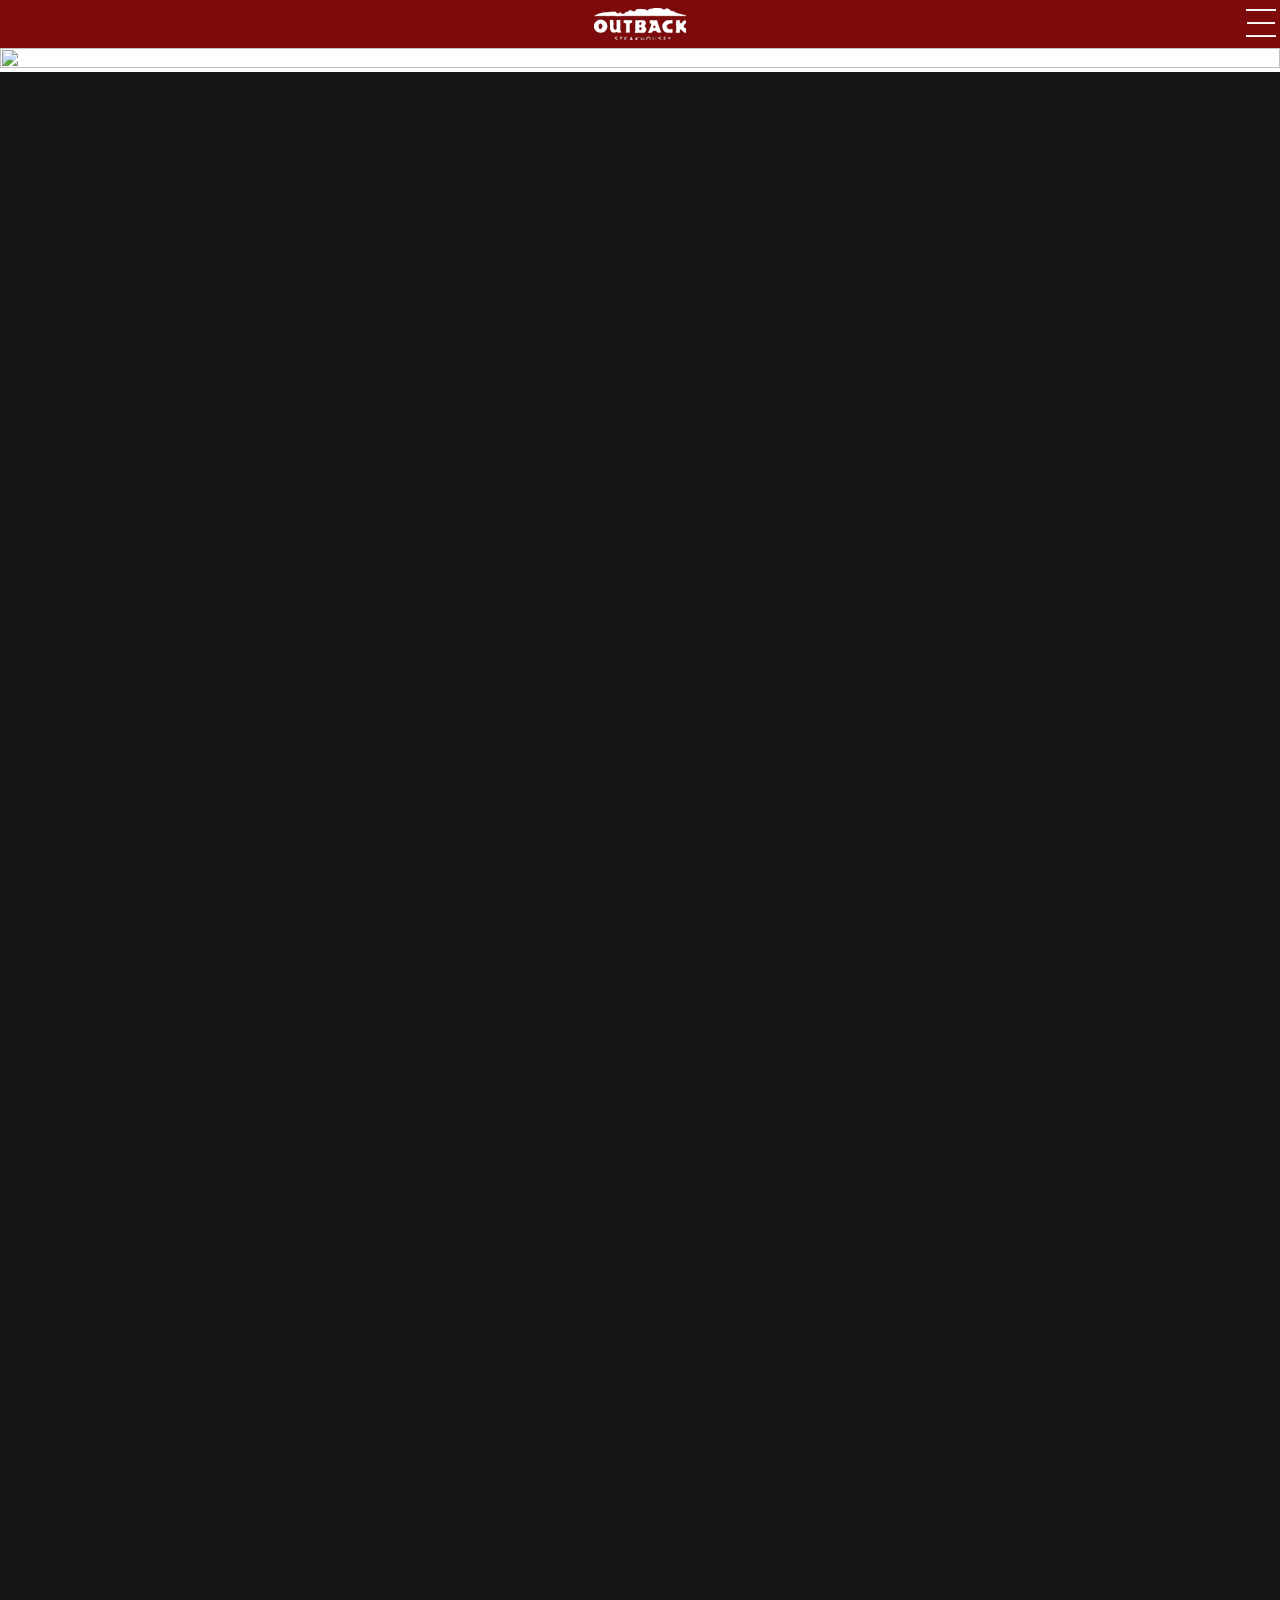
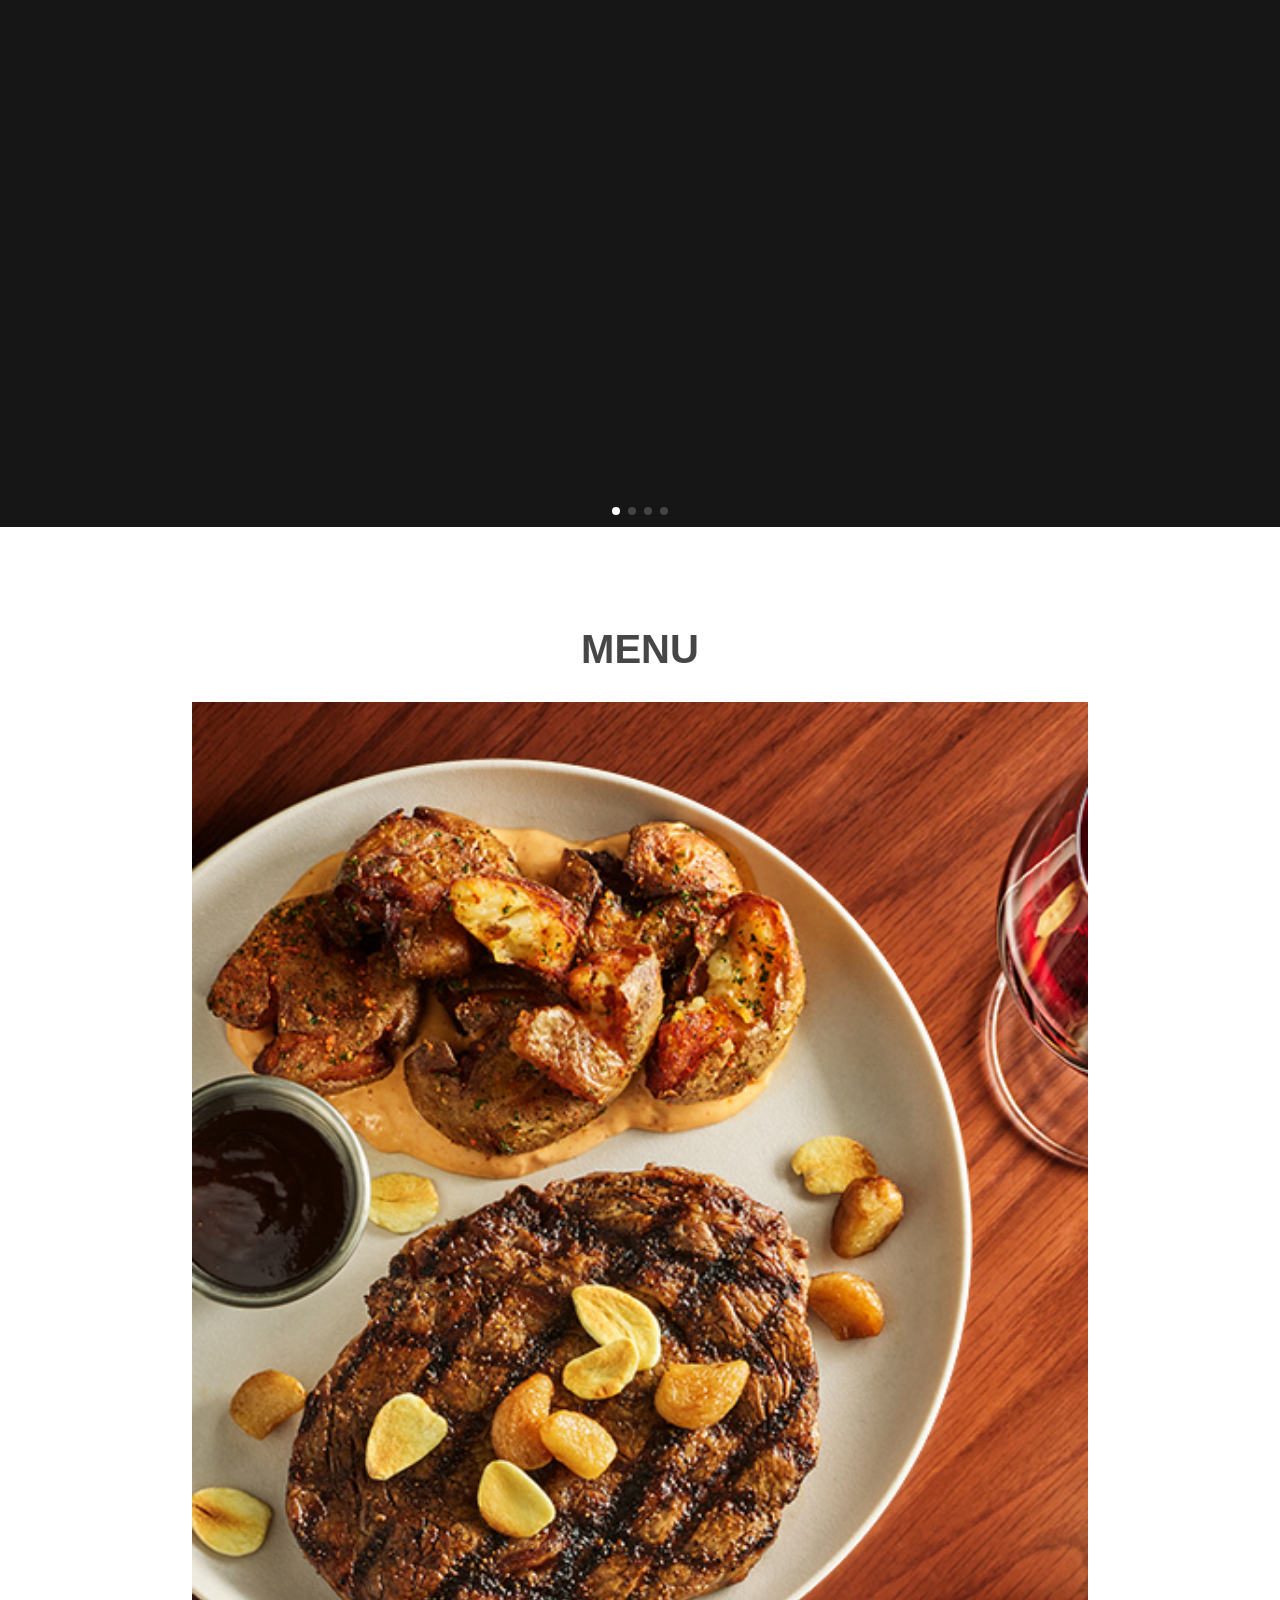
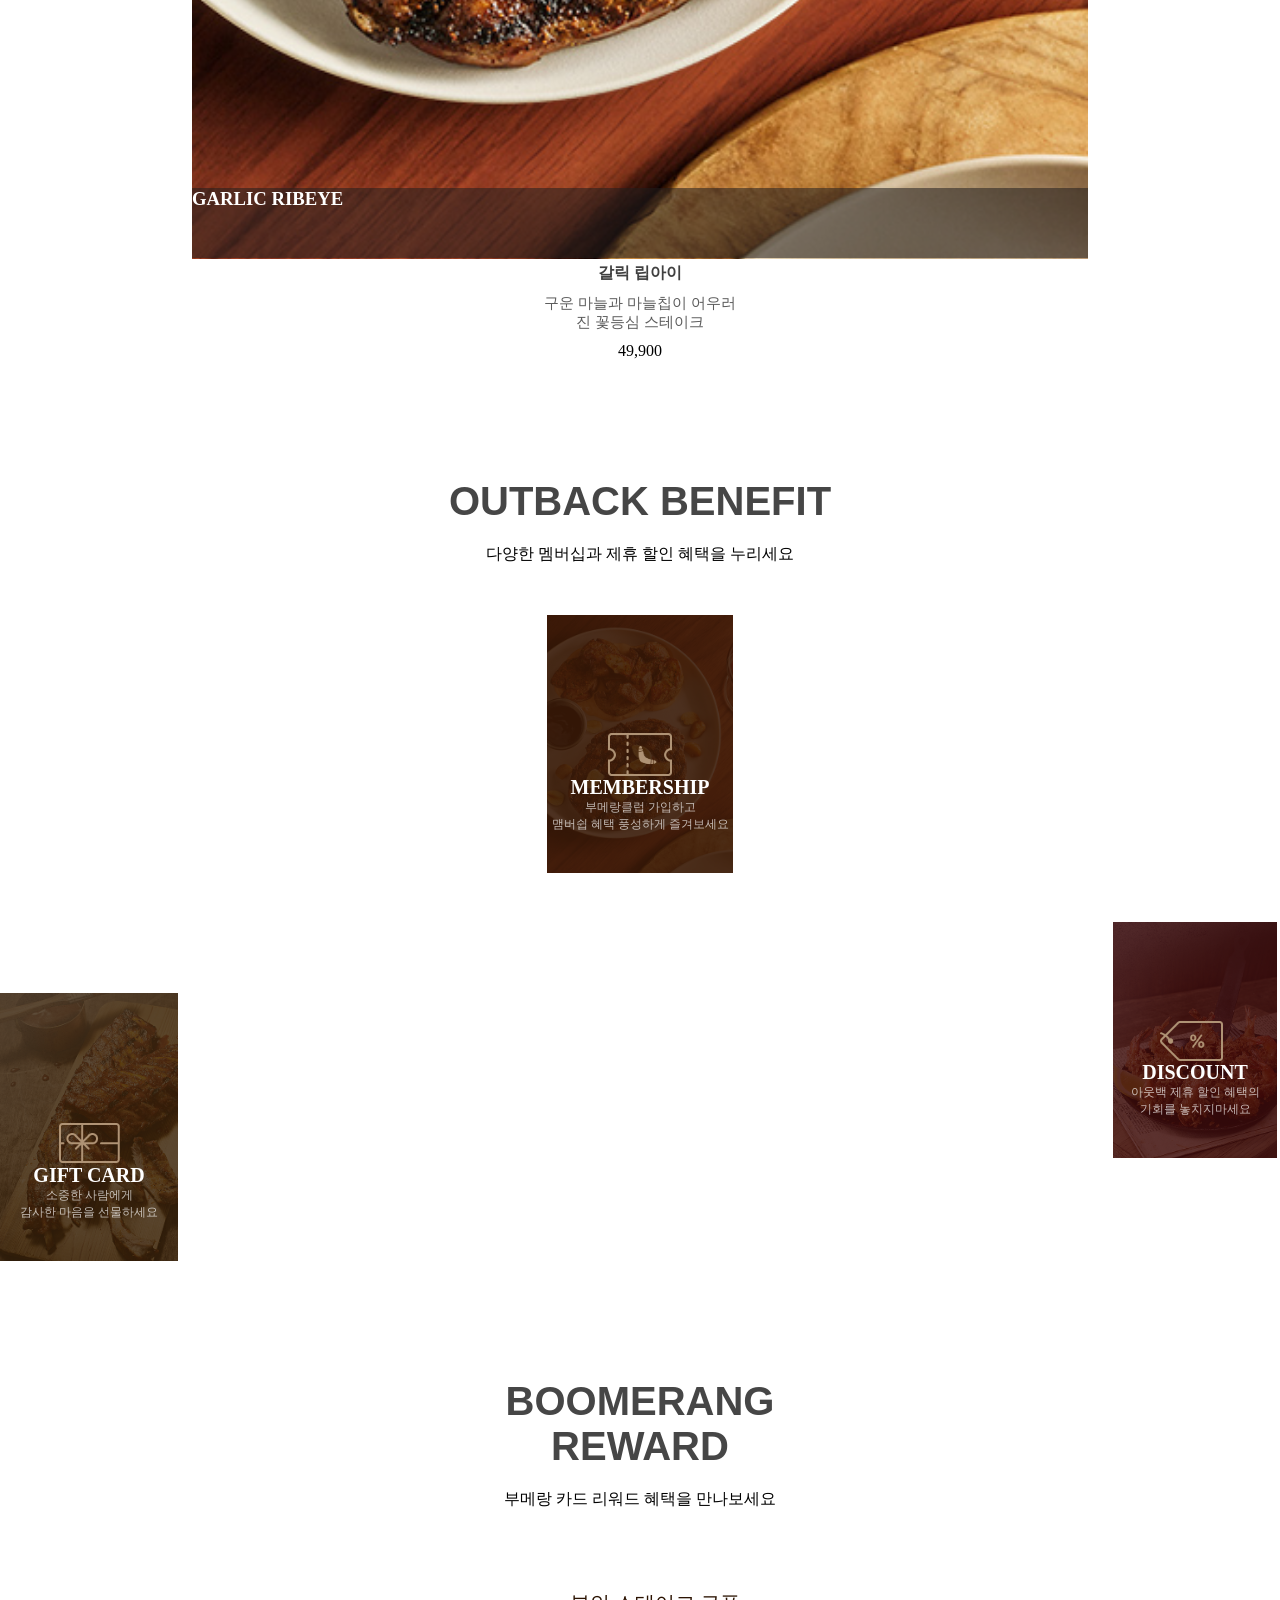
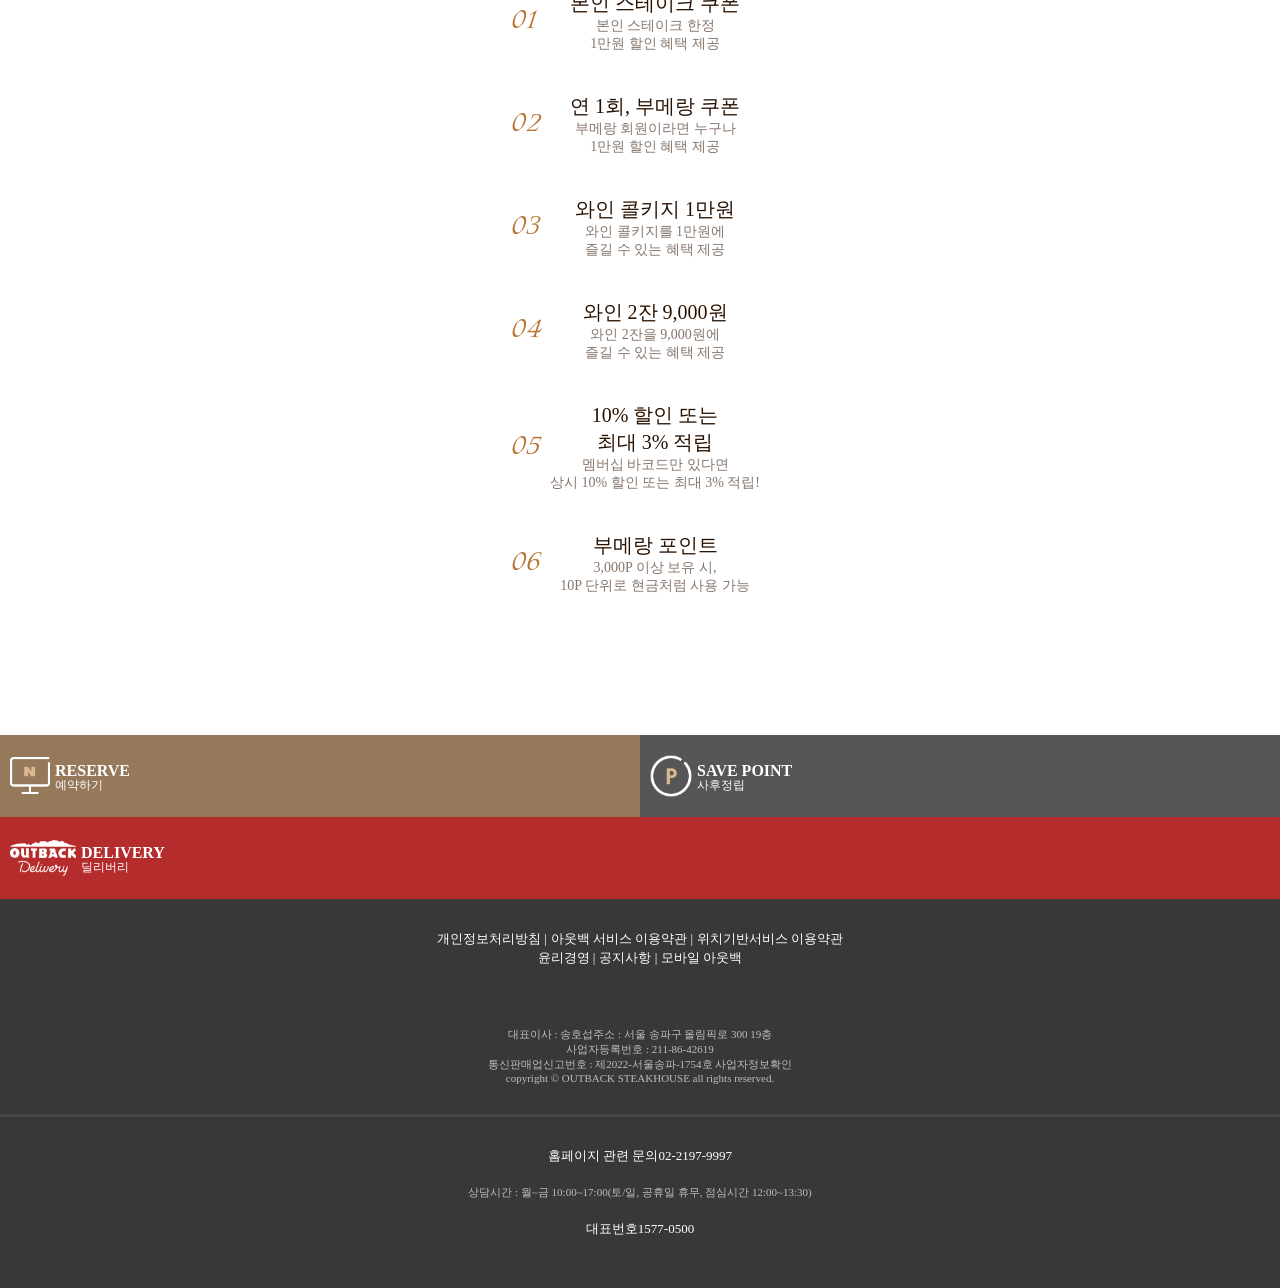
==== index.html @ ea993361 "첫 업로드" ====
<!DOCTYPE html>
<html lang="ko">
<head>
  <meta charset="UTF-8">
  <meta name="viewport" content="width=device-width, initial-scale=1.0">
  <title>outback</title>
  <link href="./css/main.css" rel="stylesheet">
  <link rel="stylesheet" href="https://cdn.jsdelivr.net/npm/swiper@11/swiper-bundle.min.css" />
  

</head>
<body>
  <header class="menu_bar">
    <span></span>
    <button></button>
  </header>
  <div class="swiper mySwiper">
    <div class="swiper-wrapper main_banner">
      <div class="swiper-slide imgbox">
        <a href="https://m.outback.co.kr/menu/productList.do?cateIdx=52&amp;amp;menuIdx=43">
          <img src="./images/main_banner/banner01.png" alt="">
        </a>
      </div>
      <div class="swiper-slide imgbox">
        <a href="https://m.outback.co.kr/menu/productView.do?cateIdx=53&pdtIdx=10319&menuIdx=43">
          <img src="./images/main_banner/banner02.png" alt="">
        </a>
      </div>
      <div class="swiper-slide imgbox">
        <a href="https://m.outback.co.kr/menu/productList.do?cateIdx=24&amp;menuIdx=43">
          <img src="./images/main_banner/banner03.png" alt="">
        </a>
      </div>
      <div class="swiper-slide imgbox">
        <a href="https://m.outback.co.kr/menu/productList.do?cateIdx=57&amp;amp;menuIdx=43">
          <img src="./images/main_banner/banner04.png" alt="">
        </a>
      </div>
    </div>
    <div class="swiper-pagination"></div>
  </div>
  <section>
    <div class="menu">
      <h2>MENU</h2>
      <div class="swiper mySwiper2">
        <div class="swiper-wrapper">
          <div class="swiper-slide">
            <a href="https://www.outback.co.kr/menu/productList.do?cateIdx=57&menuIdx=43">
              <img src="./images/menu/menu01.jpg">
              <h3>GARLIC RIBEYE</h3>
            </a>
            <div class="text">
              <strong>갈릭 립아이</strong>
              <p>구운 마늘과 마늘칩이 어우러진 꽃등심 스테이크</p>
              <span>49,900</span>
            </div>
          </div>
          <div class="swiper-slide">
            <a href="https://www.outback.co.kr/menu/productList.do?cateIdx=54&menuIdx=43">
              <img src="./images/menu/menu02.jpg">
              <h3>GOLD COAST COCONUT SHRIMP</h3>
            </a>
            <div class="text">
              <strong>골드 코스트 코코넛 슈림프</strong>
              <p>달콤하고 고소한 코코넛 가루를 묻혀 바삭하게 튀긴 새우 요리</p>
              <span>20,900</span>
            </div>
          </div>
          <div class="swiper-slide">
            <a href="https://www.outback.co.kr/menu/productList.do?cateIdx=57&menuIdx=43">
              <img src="./images/menu/menu03.jpg">
              <h3>BABY BACK RIBS</h3>
            </a>
            <div class="text">
              <strong>베이비 백 립</strong>
              <p>부드러운 돼지갈비에 아웃백만의 특제 소스를 발라 구워낸 바비큐 요리</p>
              <span>49,900</span>
            </div>
          </div>
          <div class="swiper-slide fries">
            <a href="https://www.outback.co.kr/menu/productList.do?cateIdx=54&menuIdx=43" class="menu_box">
              <img src="./images/menu/menu04.jpg">
              <h3>AUSSIE CHEESE FRIES</h3>
            </a>
            <div class="text">
              <strong>오지 치즈 후라이즈</strong>
              <p>두툼한 감자튀김에 체다치즈, 잭치즈를 듬뿍 녹여 베이컨을 뿌린 메뉴</p>
              <span>10,900</span>
            </div>
          </div>
        </div>
      </div>
    </div>
    <div class="boon">
      <h2>OUTBACK BENEFIT</h2>
      <p>다양한 멤버십과 제휴 할인 혜택을 누리세요</p>
      <a href="https://www.outback.co.kr/benefit/membershipBenefit.do?menuIdx=302" class="membership">
        <div>
          <span class="membership_icon"></span>
          <h3>MEMBERSHIP</h3>
          <p>부메랑클럽 가입하고 <br>
            맴버쉽 혜택 풍성하게 즐겨보세요</p>
        </div>
      </a>
      <a href="https://www.outback.co.kr/partner/card.do?menuIdx=29" class="discount">
        <div>
          <span class="discount_icon"></span>
          <h3>DISCOUNT</h3>
          <p>아웃백 제휴 할인 혜택의 <br>
            기회를 놓치지마세요</p>
        </div>
      </a>
      <a href="https://www.outback.co.kr/partner/gift02.do?menuIdx=54" class="gift">
        <div>
          <span class="gift_icon"></span>
          <h3>GIFT CARD</h3>
          <p>소중한 사람에게 <br>
            감사한 마음을 선물하세요</p>
        </div>
      </a>
    </div>
    <div class="boomerang">
      <h2>
        BOOMERANG<br>
        REWARD
      </h2>
      <p>부메랑 카드 리워드 혜택을 만나보세요</p>
      <div class="content_box">
        <div>
          <span>01</span>
          <div>
            <h3>본인 스테이크 쿠폰</h3>
            <p>본인 스테이크 한정 <br>
              1만원 할인 혜택 제공</p>
          </div>
        </div>
        <div>
          <span>02</span>
          <div>
            <h3>연 1회, 부메랑 쿠폰</h3>
            <p>부메랑 회원이라면 누구나 <br>
              1만원 할인 혜택 제공</p>
          </div>
        </div>
        <div>
          <span>03</span>
          <div>
            <h3>와인 콜키지 1만원</h3>
            <p>와인 콜키지를 1만원에<br>
              즐길 수 있는 혜택 제공</p>
          </div>
        </div>
        <div>
          <span>04</span>
          <div>
            <h3>와인 2잔 9,000원</h3>
            <p>와인 2잔을 9,000원에<br>
              즐길 수 있는 혜택 제공</p>
          </div>
        </div>
        <div>
          <span>05</span>
          <div>
            <h3>10% 할인 또는<br>
              최대 3% 적립</h3>
            <p>멤버십 바코드만 있다면<br>
              상시 10% 할인 또는 최대 3% 적립!</p>
          </div>
        </div>
        <div>
          <span>06</span>
          <div>
            <h3>부메랑 포인트</h3>
            <p>3,000P 이상 보유 시,<br>
              10P 단위로 현금처럼 사용 가능</p>
          </div>
        </div>
      </div>
    </div>
  </section>
  <footer>
    <div class="button_box">
      <a href="#" class="reserve">
        <span class="reserve_img"></span>
        <div>
          <strong>RESERVE</strong>
          <p>예약하기</p>
          <span class="arrow"></span>
        </div>
      </a>
      <a href="#" class="point">
        <span class="point_img"></span>
        <div>
          <strong>SAVE POINT</strong>
          <p>사후정립</p>
          <span class="arrow"></span>
        </div>
      </a>
      <a href="#" class="delivery">
        <span class="delivery_img"></span>
        <div>
          <strong>DELIVERY</strong>
          <p>딜리버리</p>
          <span class="arrow"></span>
        </div>
      </a>
    </div>
    <div class="footer_menu">
      <p>
        <a href="https://www.outback.co.kr/etc/ssoterms.do?policyType=Q&menuIdx=564">개인정보처리방침 |</a>
        <a href="https://www.outback.co.kr/etc/ssoterms.do?policyType=I&menuIdx=563">아웃백 서비스 이용약관 |</a>
        <a href="https://www.outback.co.kr/etc/ssoterms.do?policyType=M">위치기반서비스 이용약관</a>
      </p>
      <p>
        <a href="https://www.outback.co.kr/etc/ethicalManagement.do?menuIdx=231">윤리경영 |</a>
        <a href="https://www.outback.co.kr/customer/noticeList.do?brdIdx=2&menuIdx=35">공지사항 |</a>
        <a href="https://www.outback.co.kr/etc/mobileOutback.do?menuIdx=156">모바일 아웃백</a>
      </p>
    </div>
    <div class="footer_text">
      <p>대표이사 : 송호섭주소 : 서울 송파구 올림픽로 300 19층</p>
      <p>사업자등록번호 : 211-86-42619</p>
      <p>통신판매업신고번호 : 제2022-서울송파-1754호 사업자정보확인</p>
      <p>copyright &copy; OUTBACK STEAKHOUSE all rights reserved.</p>
    </div>
    <div class="tel">
      <span>홈페이지 관련 문의02-2197-9997</span>
      <p>상담시간 : 월~금 10:00~17:00(토/일, 공휴일 휴무, 점심시간 12:00~13:30)</p>
      <span>대표번호1577-0500</span>
    </div>
  </footer>
  <script src="https://cdn.jsdelivr.net/npm/swiper@11/swiper-bundle.min.js"></script>
  <script src="./js/menu.js"></script>
  <script src="./js/banner.js"></script>
</body>
</html>
---- css/main.css ----
@import url('https://fonts.cdnfonts.com/css/isocteur');
@import url('https://fonts.googleapis.com/css2?family=Italianno&display=swap');

body,h1,h2,h3,p,button{margin:0; padding:0;}
button{border:0;}
h2{font-family: 'ISOCTEUR', sans-serif; color:#464646; font-size:40px;} 
p{text-align:center;}
a{text-decoration: none;}

header{width:100%; height:48px; background-color:#7D0B0B; position:relative; display:flex; justify-content:center; align-items:center;}
header>span{ width:92px; height:32px; background:url("../images/icon/icon04.png");}
header>button{ width:30px;height:30px; position:absolute; right:0px; background: url("../images/icon/menu.png")no-repeat; background-size: contain; margin-right:4px;}


.mySwiper{margin-bottom:100px; background-color: #161616;}
.swiper-pagination>span{background:#fff;}

.menu{width:70vw; margin:0 auto; margin-bottom:100px;}
.menu>h2{margin-bottom:30px; text-align:center;}
.swiper-slide{background-color:#fff; display:flex; align-items: center;}
.swiper-slide>a{display:block; width:100%; height:100%; position:relative;}
.swiper-slide>a>img{width:100%; object-fit:cover; height:100%;}
.swiper-slide>a>h3{ position:absolute; bottom:0px; color:#fff; width:100%; height:70px; background-color:#221e1e8c; margin-bottom:5px;}
.text{display:flex; flex-direction:column; align-items:center;}
.text>strong{font-size:20; margin-bottom:10px; color:#404040;}
.text>p{width:198px; font-size:15px;color:#5C5C5C; margin-bottom:10px;}

.boon{
  display:flex; flex-direction: column; align-items:center; position:relative;
  height:900px;
}
.boon>h2{text-align: center; margin-bottom:20px;}
.boon>p{width:60%; text-align:center; margin-bottom:50px;}
.membership{width:186px; height:258px; background:url("../images/menu/menu01.jpg")no-repeat; background-size:cover;}
.discount{
  width:164px; height:236px;background:url("../images/menu/menu02.jpg")no-repeat; 
  background-size:cover; position:absolute; top:440px; right:0px; 
  border:3px solid #fff;
}
.gift{
  width:178px; height:268px; background:url("../images/menu/menu03.jpg")no-repeat;
  background-size:cover; position: absolute; left:0px; top:514px;
}
.membership>div{
  height:100%; background-color:rgba(55, 24, 7, 0.88); 
  display:flex; flex-direction: column; justify-content:end; align-items:center;
}
.discount>div{
  height:100%; background-color:rgba(60, 10, 11, 0.81);
  display:flex; flex-direction: column; justify-content:end; align-items:center;
}
.gift>div{
  height:100%; background-color: rgba(55, 34, 11, 0.81);
  display:flex; flex-direction: column; justify-content:end; align-items:center;
}
.membership_icon{
  background:url("../images/membership/membership01.png")no-repeat; 
  background-size:contain; width:64px; height:43px;
}
.discount_icon{
  background:url("../images/membership/membership02.png")no-repeat; 
  background-size:contain; width:64px; height:40px; padding-right:6px;
}
.gift_icon{
  background:url("../images/membership/membership03.png")no-repeat; 
  background-size:contain; width:64px; height:41px;
}
.membership>div>h3{font-size:20px; color:#fff;}
.discount>div>h3{font-size:20px; color:#fff;}
.gift>div>h3{font-size:20px; color:#fff;}
.membership>div>p{font-size:12px; color:rgba(255, 255, 255, 0.69); margin-bottom:40px;}
.discount>div>p{font-size:12px; color:rgba(255, 255, 255, 0.69);  margin-bottom:40px;}
.gift>div>p{font-size:12px; color:rgba(255, 255, 255, 0.69);  margin-bottom:40px;}


.boomerang{display:flex; flex-direction:column; align-items:center; margin-bottom:100px;}
.boomerang>h2{text-align:center; margin-bottom:20px;}
.boomerang>p{text-align:center; margin-bottom:80px;}
.content_box>div{
  margin-bottom:40px; display:flex; justify-content:center; 
  position:relative; align-items:center; margin-left:30px;
}
.content_box>div>span{
  position:absolute; left:-40px;  font-family: "Italianno", cursive; 
  font-size:40px; color:#B97530;
}
.content_box>div>div>h3{ font-weight:400;  text-align:center; color:#2A1200; font-size:20px;}
.content_box>div>div>p{font-size:14px; color:#87766C;}



.button_box{  display:flex; flex-wrap: wrap; }
.button_box>a{display:flex; flex-direction:row; align-items:center;}
.reserve{width:50%; height:82px; background-color:#96785B;}
.point{width:50%; height:82px; background-color:#565656;}
.delivery{width:100%; height:82px; background-color:#B52C2C;}

.reserve_img{display:block; width:40px; height:38px; background:url("../images/icon/icon01.png")no-repeat; background-size:contain;}
.point_img{display:block; width:42px; height:42px; background: url("../images/icon/icon02.png")no-repeat; background-size:contain;}
.delivery_img{display:block; width:66px; height:36px; background:url("../images/icon/icon03.png")no-repeat; background-size:contain;}

.button_box>a>span{margin-left:10px;}
.button_box>a>div{margin-left:5px;}
.button_box>a>div>strong{color:#fff; font-size:16px; text-align:start; }
.button_box>a>div>p{color:#fff; font-size:12px; text-align:start; line-height:10px;}

footer{background-color:#383838;}
.footer_menu{padding:30px;}
.footer_menu>p>a{color:#fff; font-size:13px;}
.footer_text{font-size:11px; color:#BEBEBE; border-bottom:3px solid #464646; padding:30px;}
.tel{display:flex; flex-direction:column; align-items:center; padding:30px;}
.tel>span{text-align:center; color:#fff; font-size:13px; margin-bottom:20px;}
.tel>p{text-align:center; color:#BEBEBE; font-size:11px;margin-bottom:20px;}
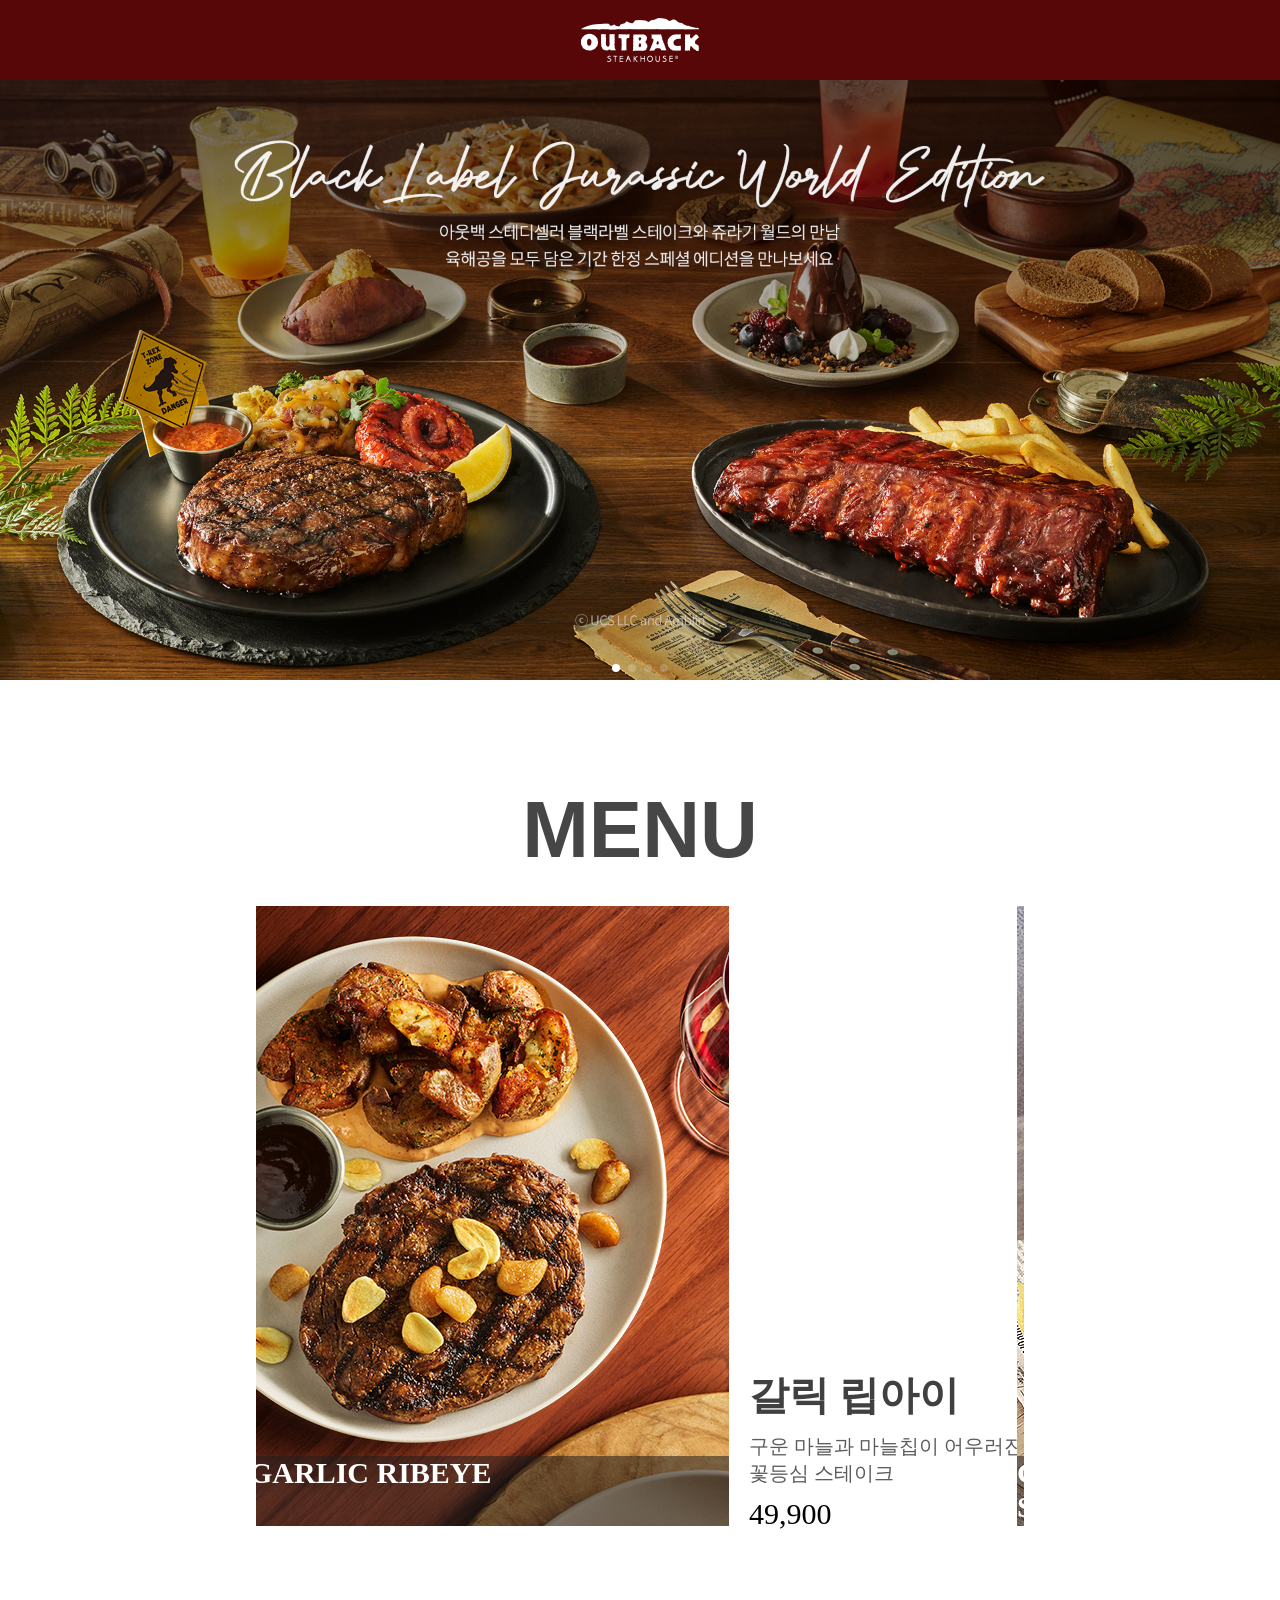
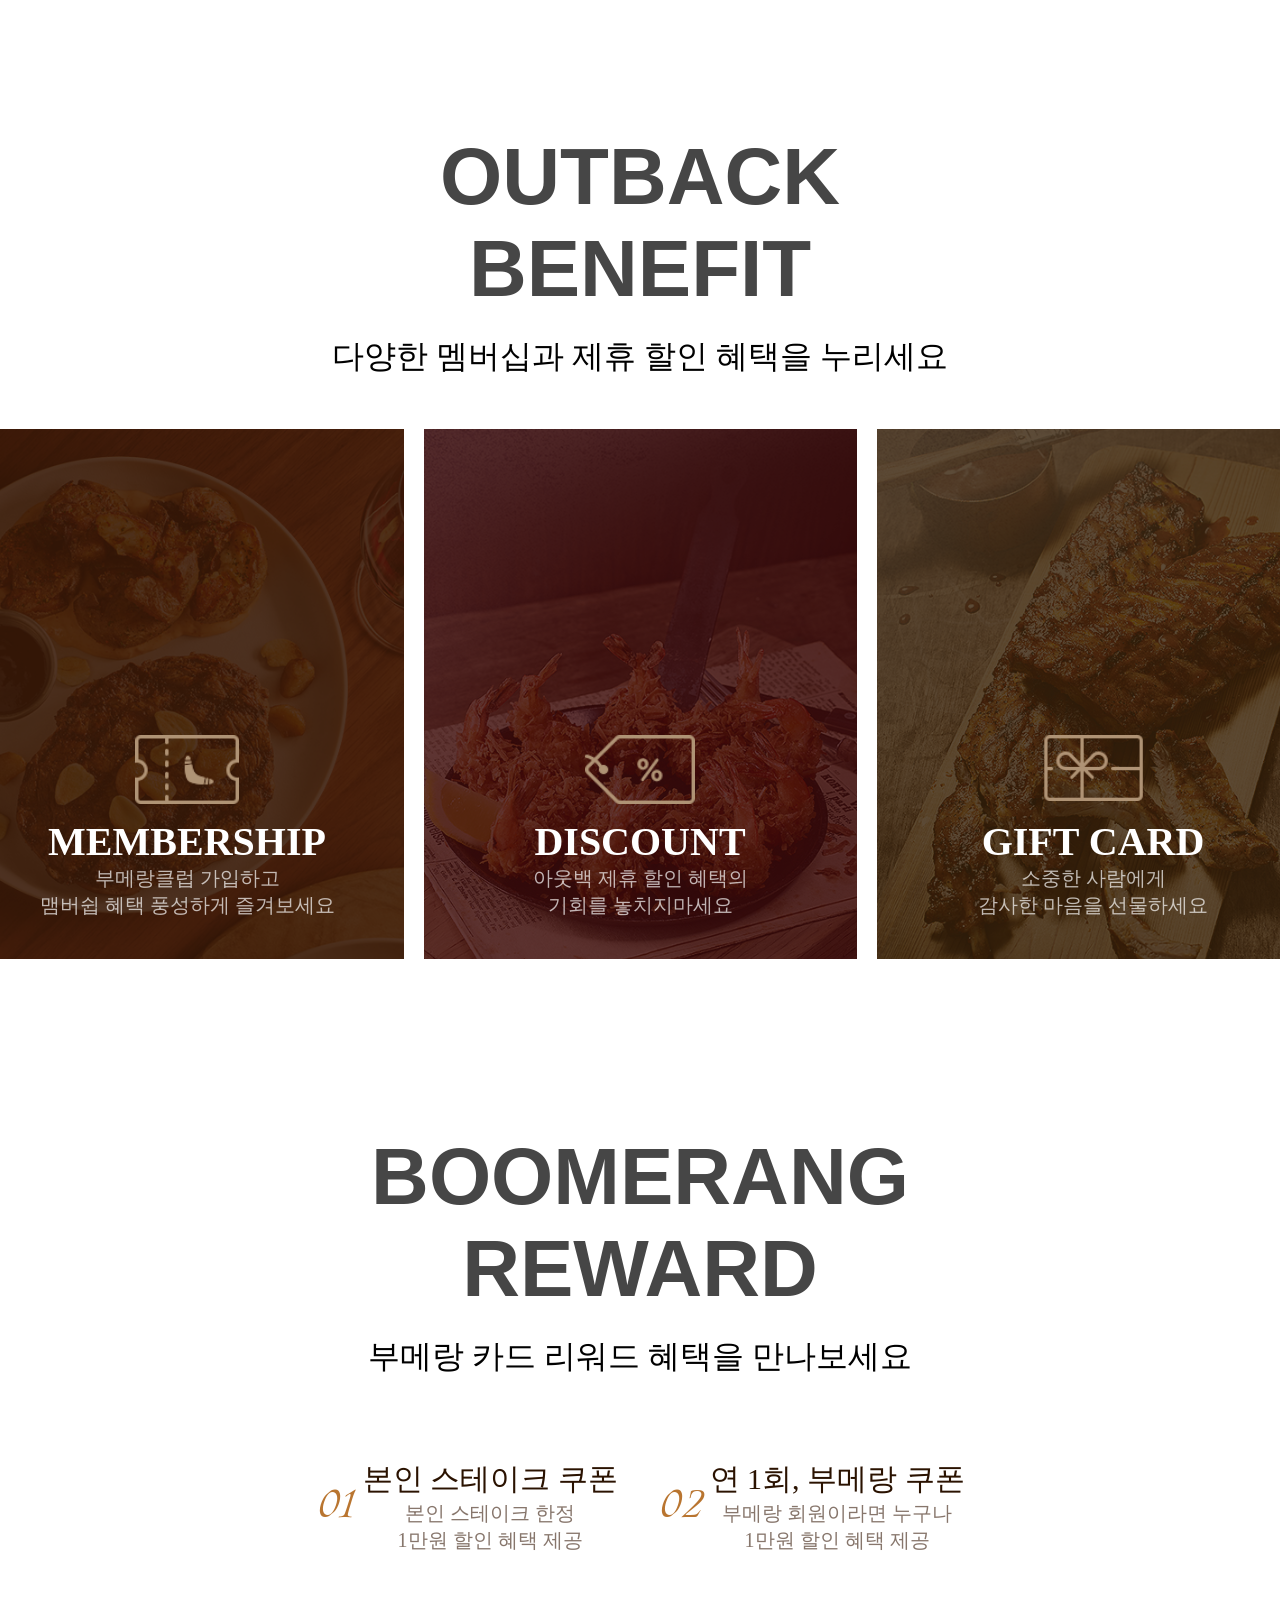
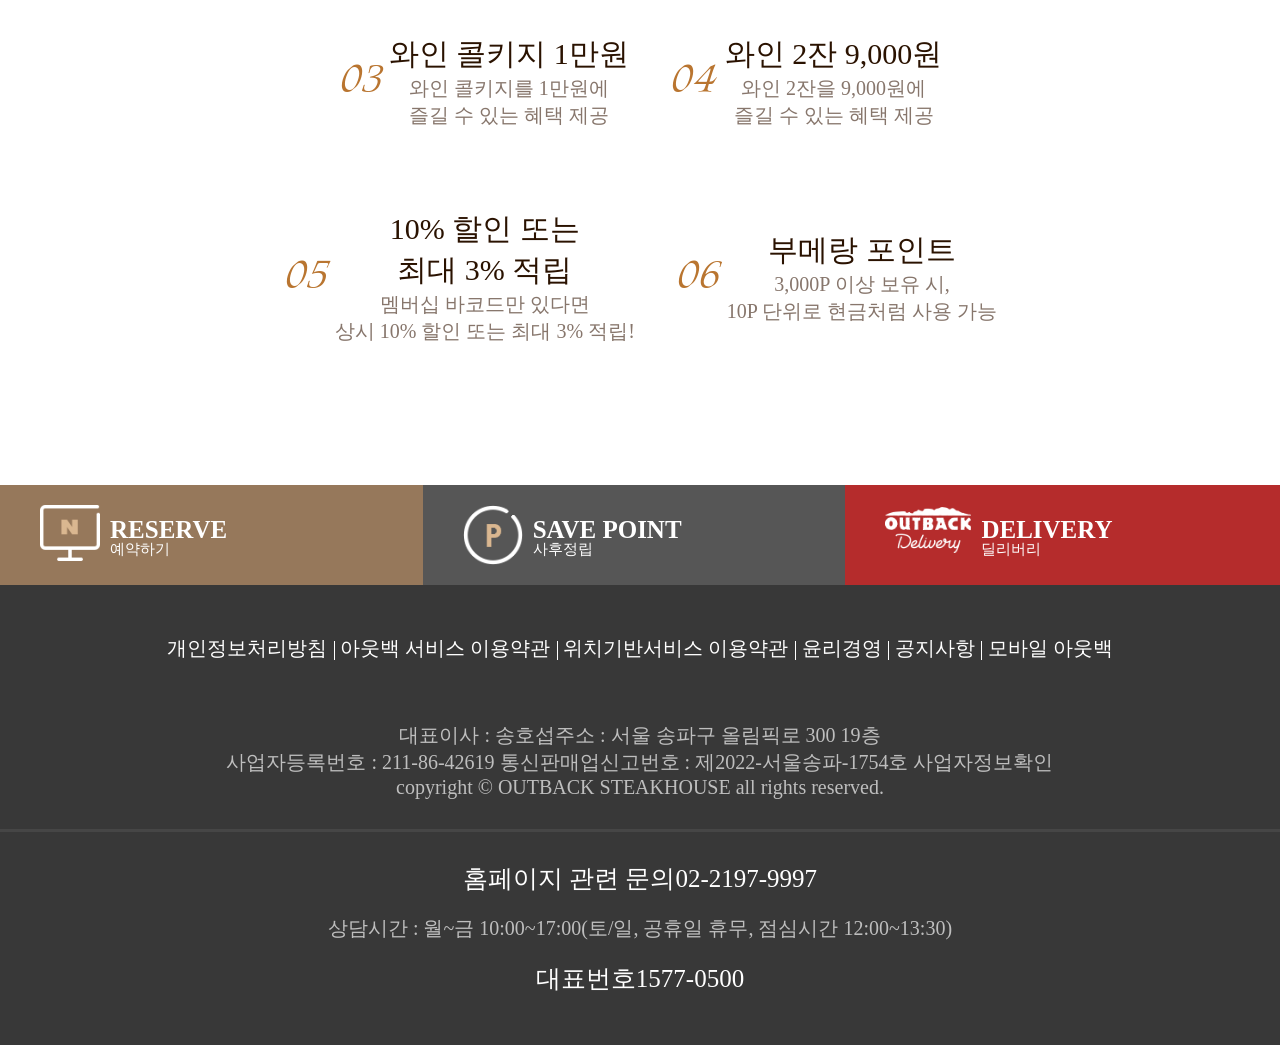
==== commit bc299cb5: "첫 업로드" ====
--- a/index.html
+++ b/index.html
@@ -4,15 +4,13 @@
   <meta charset="UTF-8">
   <meta name="viewport" content="width=device-width, initial-scale=1.0">
   <title>outback</title>
-  <link href="./css/main.css" rel="stylesheet">
+  <link href="./css/style.css" rel="stylesheet">
   <link rel="stylesheet" href="https://cdn.jsdelivr.net/npm/swiper@11/swiper-bundle.min.css" />
-  
-
+  <script src="./js/main.js"></script>
 </head>
 <body>
   <header class="menu_bar">
     <span></span>
-    <button></button>
   </header>
   <div class="swiper mySwiper">
     <div class="swiper-wrapper main_banner">
@@ -45,79 +43,89 @@
       <div class="swiper mySwiper2">
         <div class="swiper-wrapper">
           <div class="swiper-slide">
-            <a href="https://www.outback.co.kr/menu/productList.do?cateIdx=57&menuIdx=43">
-              <img src="./images/menu/menu01.jpg">
-              <h3>GARLIC RIBEYE</h3>
-            </a>
-            <div class="text">
-              <strong>갈릭 립아이</strong>
-              <p>구운 마늘과 마늘칩이 어우러진 꽃등심 스테이크</p>
-              <span>49,900</span>
-            </div>
-          </div>
-          <div class="swiper-slide">
-            <a href="https://www.outback.co.kr/menu/productList.do?cateIdx=54&menuIdx=43">
-              <img src="./images/menu/menu02.jpg">
-              <h3>GOLD COAST COCONUT SHRIMP</h3>
-            </a>
-            <div class="text">
-              <strong>골드 코스트 코코넛 슈림프</strong>
-              <p>달콤하고 고소한 코코넛 가루를 묻혀 바삭하게 튀긴 새우 요리</p>
-              <span>20,900</span>
-            </div>
-          </div>
-          <div class="swiper-slide">
-            <a href="https://www.outback.co.kr/menu/productList.do?cateIdx=57&menuIdx=43">
-              <img src="./images/menu/menu03.jpg">
-              <h3>BABY BACK RIBS</h3>
-            </a>
-            <div class="text">
-              <strong>베이비 백 립</strong>
-              <p>부드러운 돼지갈비에 아웃백만의 특제 소스를 발라 구워낸 바비큐 요리</p>
-              <span>49,900</span>
-            </div>
-          </div>
-          <div class="swiper-slide fries">
-            <a href="https://www.outback.co.kr/menu/productList.do?cateIdx=54&menuIdx=43" class="menu_box">
-              <img src="./images/menu/menu04.jpg">
-              <h3>AUSSIE CHEESE FRIES</h3>
-            </a>
-            <div class="text">
-              <strong>오지 치즈 후라이즈</strong>
-              <p>두툼한 감자튀김에 체다치즈, 잭치즈를 듬뿍 녹여 베이컨을 뿌린 메뉴</p>
-              <span>10,900</span>
+            <div class="menu_slide">
+              <a href="https://www.outback.co.kr/menu/productList.do?cateIdx=57&menuIdx=43">
+                <img src="./images/menu/menu01.jpg">
+                <h3>GARLIC RIBEYE</h3>
+              </a>
+              <div class="text">
+                <strong>갈릭 립아이</strong>
+                <p>구운 마늘과 마늘칩이 어우러진 꽃등심 스테이크</p>
+                <span>49,900</span>
+              </div>
+            </div>
+          </div>
+          <div class="swiper-slide">
+            <div class="menu_slide">
+              <a href="https://www.outback.co.kr/menu/productList.do?cateIdx=54&menuIdx=43">
+                <img src="./images/menu/menu02.jpg">
+                <h3>GOLD COAST COCONUT SHRIMP</h3>
+              </a>
+              <div class="text">
+                <strong>골드 코스트 코코넛 슈림프</strong>
+                <p>달콤하고 고소한 코코넛 가루를 묻혀 바삭하게 튀긴 새우 요리</p>
+                <span>20,900</span>
+              </div>
+            </div>
+          </div>
+          <div class="swiper-slide">
+            <div class="menu_slide">
+              <a href="https://www.outback.co.kr/menu/productList.do?cateIdx=57&menuIdx=43">
+                <img src="./images/menu/menu03.jpg">
+                <h3>BABY BACK RIBS</h3>
+              </a>
+              <div class="text">
+                <strong>베이비 백 립</strong>
+                <p>부드러운 돼지갈비에 아웃백만의 특제 소스를 발라 구워낸 바비큐 요리</p>
+                <span>49,900</span>
+              </div>
+            </div>
+          </div>
+          <div class="swiper-slide">
+            <div class="menu_slide">
+              <a href="https://www.outback.co.kr/menu/productList.do?cateIdx=54&menuIdx=43" class="menu_box">
+                <img src="./images/menu/menu04.jpg">
+                <h3>AUSSIE CHEESE FRIES</h3>
+              </a>
+              <div class="text">
+                <strong>오지 치즈 후라이즈</strong>
+                <p>두툼한 감자튀김에 체다치즈, 잭치즈를 듬뿍 녹여 베이컨을 뿌린 메뉴</p>
+                <span>10,900</span>
+              </div>
             </div>
           </div>
         </div>
       </div>
     </div>
     <div class="boon">
-      <h2>OUTBACK BENEFIT</h2>
+      <h2>OUTBACK<br>BENEFIT</h2>
       <p>다양한 멤버십과 제휴 할인 혜택을 누리세요</p>
-      <a href="https://www.outback.co.kr/benefit/membershipBenefit.do?menuIdx=302" class="membership">
-        <div>
-          <span class="membership_icon"></span>
-          <h3>MEMBERSHIP</h3>
-          <p>부메랑클럽 가입하고 <br>
-            맴버쉽 혜택 풍성하게 즐겨보세요</p>
-        </div>
-      </a>
-      <a href="https://www.outback.co.kr/partner/card.do?menuIdx=29" class="discount">
-        <div>
-          <span class="discount_icon"></span>
-          <h3>DISCOUNT</h3>
-          <p>아웃백 제휴 할인 혜택의 <br>
-            기회를 놓치지마세요</p>
-        </div>
-      </a>
-      <a href="https://www.outback.co.kr/partner/gift02.do?menuIdx=54" class="gift">
-        <div>
-          <span class="gift_icon"></span>
-          <h3>GIFT CARD</h3>
-          <p>소중한 사람에게 <br>
-            감사한 마음을 선물하세요</p>
-        </div>
-      </a>
+      <div class="boon_img">
+        <a href="https://www.outback.co.kr/benefit/membershipBenefit.do?menuIdx=302" class="membership">
+          <div>
+            <span class="membership_icon"></span>
+            <h3>MEMBERSHIP</h3>
+            <p>부메랑클럽 가입하고 <br>
+              맴버쉽 혜택 풍성하게 즐겨보세요</p>
+          </div>
+        </a>
+        <a href="https://www.outback.co.kr/partner/card.do?menuIdx=29" class="discount">
+          <div>
+            <span class="discount_icon"></span>
+            <h3>DISCOUNT</h3>
+            <p>아웃백 제휴 할인 혜택의 <br>
+              기회를 놓치지마세요</p>
+          </div>
+        </a>
+        <a href="https://www.outback.co.kr/partner/gift02.do?menuIdx=54" class="gift">
+          <div>
+            <span class="gift_icon"></span>
+            <h3>GIFT CARD</h3>
+            <p>소중한 사람에게 <br>
+              감사한 마음을 선물하세요</p>
+          </div>
+        </a>
+      </div>
     </div>
     <div class="boomerang">
       <h2>
@@ -209,9 +217,7 @@
       <p>
         <a href="https://www.outback.co.kr/etc/ssoterms.do?policyType=Q&menuIdx=564">개인정보처리방침 |</a>
         <a href="https://www.outback.co.kr/etc/ssoterms.do?policyType=I&menuIdx=563">아웃백 서비스 이용약관 |</a>
-        <a href="https://www.outback.co.kr/etc/ssoterms.do?policyType=M">위치기반서비스 이용약관</a>
-      </p>
-      <p>
+        <a href="https://www.outback.co.kr/etc/ssoterms.do?policyType=M">위치기반서비스 이용약관 |</a>
         <a href="https://www.outback.co.kr/etc/ethicalManagement.do?menuIdx=231">윤리경영 |</a>
         <a href="https://www.outback.co.kr/customer/noticeList.do?brdIdx=2&menuIdx=35">공지사항 |</a>
         <a href="https://www.outback.co.kr/etc/mobileOutback.do?menuIdx=156">모바일 아웃백</a>
@@ -219,8 +225,7 @@
     </div>
     <div class="footer_text">
       <p>대표이사 : 송호섭주소 : 서울 송파구 올림픽로 300 19층</p>
-      <p>사업자등록번호 : 211-86-42619</p>
-      <p>통신판매업신고번호 : 제2022-서울송파-1754호 사업자정보확인</p>
+      <p>사업자등록번호 : 211-86-42619 통신판매업신고번호 : 제2022-서울송파-1754호 사업자정보확인</p>
       <p>copyright &copy; OUTBACK STEAKHOUSE all rights reserved.</p>
     </div>
     <div class="tel">
--- a/css/style.css
+++ b/css/style.css
@@ -0,0 +1,113 @@
+@import url('https://fonts.cdnfonts.com/css/isocteur');
+@import url('https://fonts.googleapis.com/css2?family=Italianno&display=swap');
+
+body,h1,h2,h3,p,button{margin:0; padding:0;}
+button{border:0;}
+h2{font-family: 'ISOCTEUR', sans-serif; color:#464646; font-size:80px;} 
+p{text-align:center;}
+a{text-decoration: none;}
+
+header{width:100%; height:80px; background-color:#570707; position:relative; display:flex; justify-content:center; align-items:center;}
+header>span{ width:118px; height:44px; background:url("../images/icon/icon04.png");}
+
+
+.mySwiper{margin-bottom:100px; background-color: #161616;}
+.swiper-pagination>span{background:#fff;}
+
+section{display:flex; flex-direction:column; align-items:center;}
+
+.swiper-slide{background-color:#fff; display:flex; align-items: center;}
+.swiper-slide>a{display:block; width:100%; height:100%; position:relative;}
+.swiper-slide>a>img{width:100%; object-fit:cover; height:100%;}
+.swiper-slide>a>h3{ position:absolute; bottom:0px; color:#fff; width:100%; height:70px; background-color:#221e1e8c; margin-bottom:5px;}
+
+
+.menu{width:60vw; margin-bottom:100px;}
+.menu>h2{font-size:80px; margin-bottom:30px; text-align:center;}
+.menu_slide{display:flex; flex-direction:row; align-items:end; justify-content:center; position:relative; background-color:#fff;}
+.menu_slide>a{width:480px; height:625px;}
+.menu_slide>a>h3{ position:absolute; bottom:0px; color:#fff; font-size:30px; width:480px; height:70px; background-color:#221e1e8c; margin-bottom:5px;}
+.text{display:flex; flex-direction:column; align-items:start; margin-left:20px;}
+.text>strong{font-size:40px; margin-bottom:10px; color:#404040;}
+.text>p{width:282px; font-size:20px;color:#5C5C5C; margin-bottom:10px; text-align:start; }
+.text>span{font-size:30px;}
+
+.boon{
+  display:flex; flex-direction: column; align-items:center; position:relative;
+  height:900px; margin:100px;
+}
+.boon>h2{text-align: center; margin-bottom:20px;}
+.boon>p{font-size: 32px; text-align:center; margin-bottom:50px;}
+.boon_img{display:flex; gap:20px;}
+.boon_img>a{width:433px; height:530px;}
+.membership{ background:url("../images/menu/menu01.jpg")no-repeat; background-size:cover;}
+.discount{background:url("../images/menu/menu02.jpg")no-repeat; background-size:cover;}
+.gift{background:url("../images/menu/menu03.jpg")no-repeat; background-size:cover;}
+.membership>div{
+  height:100%; background-color:rgba(55, 24, 7, 0.88); 
+  display:flex; flex-direction: column; justify-content:end; align-items:center;
+}
+.discount>div{
+  height:100%; background-color:rgba(60, 10, 11, 0.81);
+  display:flex; flex-direction: column; justify-content:end; align-items:center;
+}
+.gift>div{
+  height:100%; background-color: rgba(55, 34, 11, 0.81);
+  display:flex; flex-direction: column; justify-content:end; align-items:center;
+}
+.membership_icon{
+  background:url("../images/membership/membership01.png")no-repeat; 
+  background-size:contain; width:104px; height:83px;
+}
+.discount_icon{
+  background:url("../images/membership/membership02.png")no-repeat; 
+  background-size:contain; width:104px; height:83px; padding-right:6px;
+}
+.gift_icon{
+  background:url("../images/membership/membership03.png")no-repeat; 
+  background-size:contain; width:104px; height:83px;
+}
+.boon_img>a>div>h3{font-size:40px; color:#fff;}
+.boon_img>a>div>p{font-size:20px; color:rgba(255, 255, 255, 0.69);  margin-bottom:40px;}
+
+
+.boomerang{display:flex; flex-direction:column; align-items:center;  margin-bottom:100px;}
+.boomerang>h2{text-align:center; margin-bottom:20px;}
+.boomerang>p{font-size:32px; text-align:center; margin-bottom:80px;}
+.content_box{width:60vw; display:flex; gap:40px; justify-content:center; flex-wrap: wrap; }
+.content_box>div{
+  margin-bottom:40px; display:flex; justify-content:center; 
+  position:relative; align-items:center;
+}
+.content_box>div>span{
+  font-family: "Italianno", cursive; 
+  font-size:60px; color:#B97530; margin-right:10px;
+}
+.content_box>div>div>h3{ font-weight:400;  text-align:center; color:#2A1200; font-size:30px;}
+.content_box>div>div>p{font-size:20px; color:#87766C;}
+
+
+
+.button_box{  display:flex; margin-bottom:20px;}
+.button_box>a{display:flex; flex-direction:row; align-items:center; padding-left:30px;}
+.reserve{width:33%; height:100px; background-color:#96785B;}
+.point{width:33%; height:100px; background-color:#565656;}
+.delivery{width:34%; height:100px; background-color:#B52C2C;}
+
+.button_box>a>span{margin-left:10px;}
+.button_box>a>div{padding-left:10px;}
+.button_box>a>div>strong{color:#fff; font-size:25px; text-align:start; }
+.button_box>a>div>p{color:#fff; font-size:15px; text-align:start; line-height:10px;}
+
+.reserve_img{display:block; width:60px; height:60px; background:url("../images/icon/icon01.png")no-repeat; background-size:contain;}
+.point_img{display:block; width:60px; height:60px; background: url("../images/icon/icon02.png")no-repeat; background-size:contain;}
+.delivery_img{display:block; width:86px; height:56px; background:url("../images/icon/icon03.png")no-repeat; background-size:contain;}
+
+
+footer{background-color:#383838;}
+.footer_menu{padding:30px;}
+.footer_menu>p>a{color:#fff; font-size:20px;}
+.footer_text{font-size:20px; color:#BEBEBE; border-bottom:3px solid #464646; padding:30px;}
+.tel{display:flex; flex-direction:column; align-items:center; padding:30px;}
+.tel>span{text-align:center; color:#fff; font-size:25px; margin-bottom:20px;}
+.tel>p{text-align:center; color:#BEBEBE; font-size:20px;margin-bottom:20px;}
